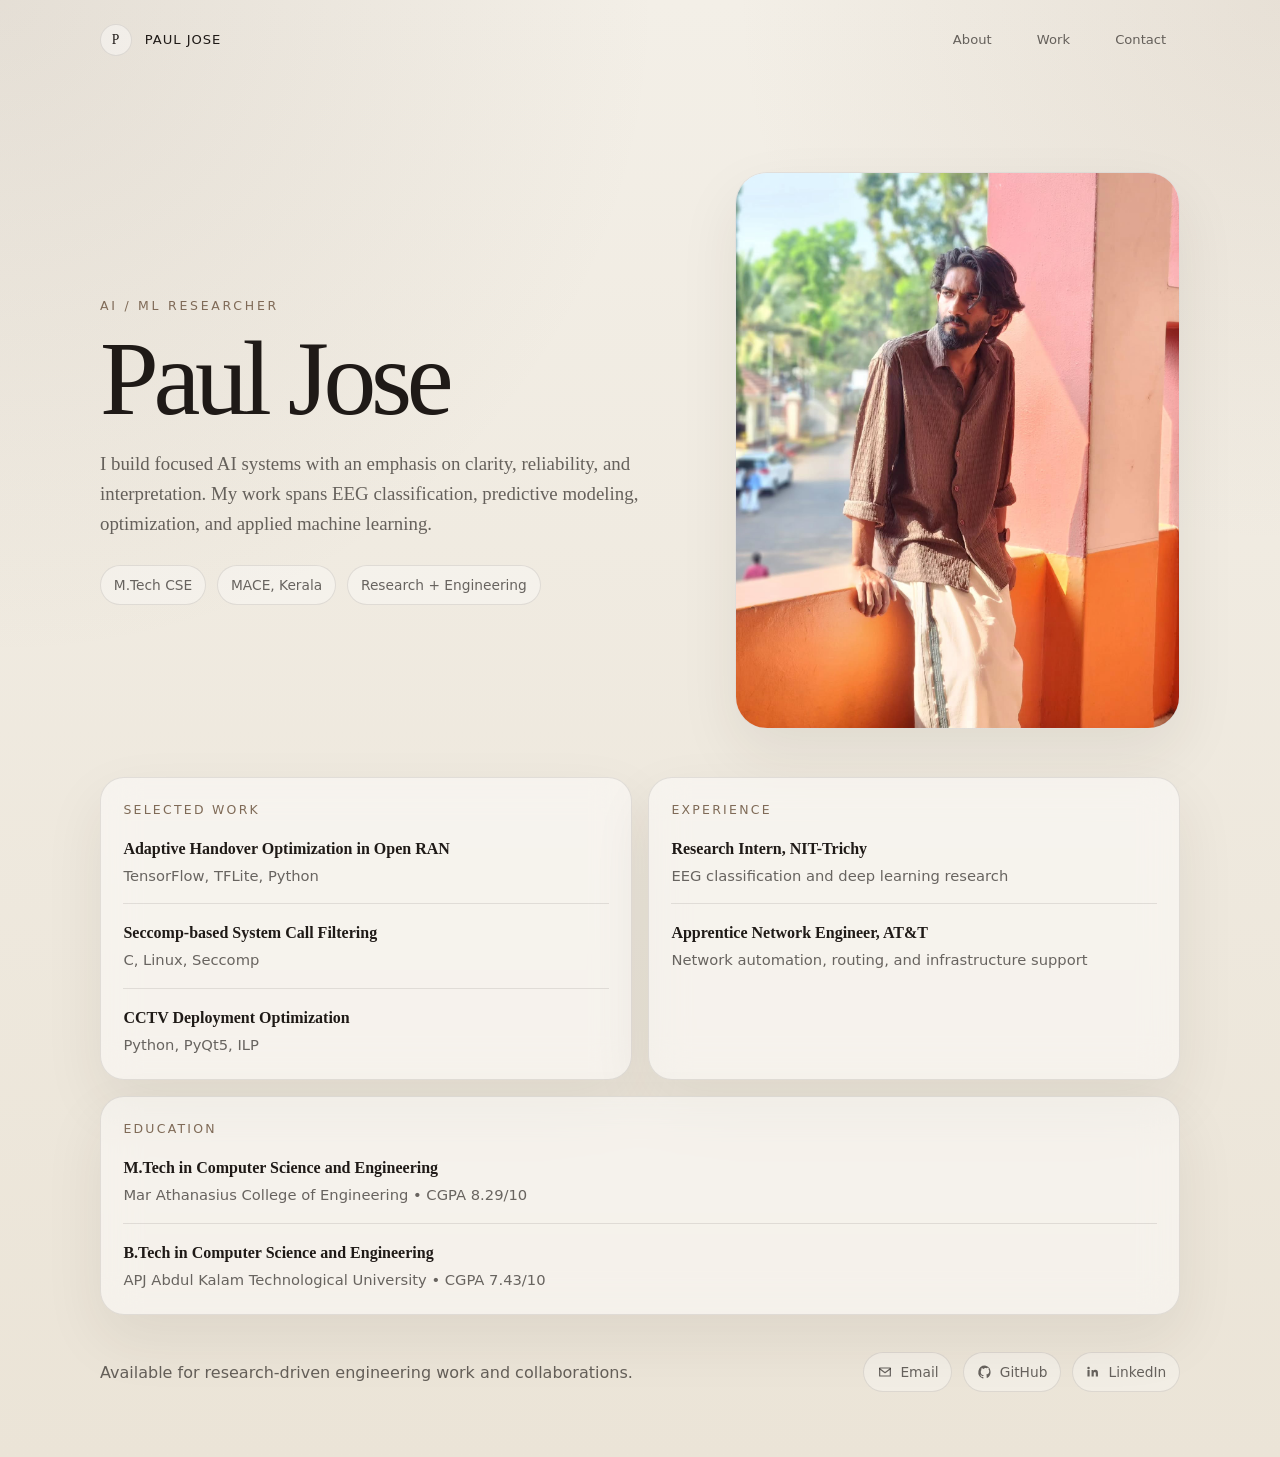
==== index.html @ 935307a4 "Refactor code structure for improved readability and maintainability Co-authored-by: Copilot <copilo" ====
<!doctype html>
<html lang="en">
<head>
  <meta charset="utf-8">
  <meta name="viewport" content="width=device-width, initial-scale=1">
  <meta name="description" content="Minimal portfolio of Paul Jose, AI/ML researcher and engineer.">
  <title>Paul Jose</title>
  <link rel="stylesheet" href="styles.css">
</head>
<body>
  <header class="site-header">
    <a class="brand" href="#top" aria-label="Paul Jose home">
      <span class="brand-mark">P</span>
      <span class="brand-text">Paul Jose</span>
    </a>
    <nav class="site-nav" aria-label="Primary">
      <a href="#about">About</a>
      <a href="#work">Work</a>
      <a href="#contact">Contact</a>
    </nav>
  </header>

  <main id="top" class="site-main">
    <section class="hero" aria-label="Introduction">
      <div class="hero-copy">
        <p class="eyebrow">AI / ML Researcher</p>
        <h1>Paul Jose</h1>
        <p class="lead" id="about">
          I build focused AI systems with an emphasis on clarity, reliability, and interpretation.
          My work spans EEG classification, predictive modeling, optimization, and applied machine learning.
        </p>

        <div class="meta-row" aria-label="Key details">
          <span>M.Tech CSE</span>
          <span>MACE, Kerala</span>
          <span>Research + Engineering</span>
        </div>
      </div>

      <div class="hero-photo">
        <img src="CA4DE07D-E51B-4B91-9FEB-DB6355D3D148.jpeg" alt="Paul Jose portrait">
      </div>
    </section>

    <section class="section-grid" aria-label="Portfolio highlights">
      <article class="panel" id="work">
        <p class="section-label">Selected work</p>
        <ul class="list">
          <li>
            <strong>Adaptive Handover Optimization in Open RAN</strong>
            <span>TensorFlow, TFLite, Python</span>
          </li>
          <li>
            <strong>Seccomp-based System Call Filtering</strong>
            <span>C, Linux, Seccomp</span>
          </li>
          <li>
            <strong>CCTV Deployment Optimization</strong>
            <span>Python, PyQt5, ILP</span>
          </li>
        </ul>
      </article>

      <article class="panel">
        <p class="section-label">Experience</p>
        <ul class="list">
          <li>
            <strong>Research Intern, NIT-Trichy</strong>
            <span>EEG classification and deep learning research</span>
          </li>
          <li>
            <strong>Apprentice Network Engineer, AT&amp;T</strong>
            <span>Network automation, routing, and infrastructure support</span>
          </li>
        </ul>
      </article>

      <article class="panel panel-wide">
        <p class="section-label">Education</p>
        <div class="timeline">
          <div>
            <strong>M.Tech in Computer Science and Engineering</strong>
            <span>Mar Athanasius College of Engineering • CGPA 8.29/10</span>
          </div>
          <div>
            <strong>B.Tech in Computer Science and Engineering</strong>
            <span>APJ Abdul Kalam Technological University • CGPA 7.43/10</span>
          </div>
        </div>
      </article>
    </section>

    <footer class="site-footer" id="contact">
      <p>Available for research-driven engineering work and collaborations.</p>
      <div class="contact-links">
        <a href="mailto:pauljose.personal@gmail.com">
          <svg aria-hidden="true" viewBox="0 0 24 24" focusable="false">
            <path d="M4 6h16v12H4z" />
            <path d="m4 7 8 6 8-6" />
          </svg>
          <span>Email</span>
        </a>
        <a href="https://github.com/aeiou-sudo" target="_blank" rel="noopener noreferrer">
          <svg aria-hidden="true" viewBox="0 0 24 24" focusable="false">
            <path d="M12 2.2a10 10 0 0 0-3.16 19.49c.5.09.68-.22.68-.48v-1.69c-2.78.6-3.37-1.2-3.37-1.2-.46-1.16-1.12-1.47-1.12-1.47-.91-.62.07-.61.07-.61 1.01.07 1.54 1.04 1.54 1.04.9 1.53 2.35 1.09 2.92.83.09-.65.35-1.09.64-1.34-2.22-.25-4.55-1.11-4.55-4.94 0-1.09.39-1.98 1.03-2.68-.1-.25-.45-1.27.1-2.65 0 0 .84-.27 2.75 1.02A9.58 9.58 0 0 1 12 6.18c.85 0 1.7.11 2.5.34 1.91-1.29 2.75-1.02 2.75-1.02.55 1.38.2 2.4.1 2.65.64.7 1.03 1.59 1.03 2.68 0 3.84-2.34 4.68-4.57 4.93.36.31.68.92.68 1.85v2.74c0 .27.18.58.69.48A10 10 0 0 0 12 2.2Z" />
          </svg>
          <span>GitHub</span>
        </a>
        <a href="https://www.linkedin.com/in/paul-jose-016" target="_blank" rel="noopener noreferrer">
          <svg aria-hidden="true" viewBox="0 0 24 24" focusable="false">
            <path d="M6.94 8.92v9.78H3.7V8.92h3.24ZM5.32 4.1a1.88 1.88 0 1 1 0 3.76 1.88 1.88 0 0 1 0-3.76Zm6.86 4.82.1 1.35a3.52 3.52 0 0 1 3.16-1.62c3.38 0 4.01 2.23 4.01 5.13v4.92h-3.24v-4.36c0-1.04-.02-2.38-1.45-2.38-1.45 0-1.68 1.13-1.68 2.3v4.44H9.85V8.92h2.33Z" />
          </svg>
          <span>LinkedIn</span>
        </a>
      </div>
    </footer>
  </main>

  <script type="module" src="script.js"></script>
</body>
</html>
---- styles.css ----
:root {
  color-scheme: light;
  --bg: #f3efe7;
  --bg-2: #ebe4d7;
  --panel: rgba(255, 255, 255, 0.48);
  --text: #1f1a17;
  --muted: rgba(31, 26, 23, 0.66);
  --line: rgba(31, 26, 23, 0.1);
  --accent: #7f6a57;
  --shadow: 0 24px 60px rgba(54, 42, 31, 0.08);
  --radius: 24px;
  --content-width: 1080px;
}

* {
  box-sizing: border-box;
}

html {
  scroll-behavior: smooth;
}

body {
  margin: 0;
  min-height: 100vh;
  color: var(--text);
  background:
    radial-gradient(circle at top left, rgba(127, 106, 87, 0.12), transparent 34%),
    radial-gradient(circle at top right, rgba(170, 148, 126, 0.16), transparent 28%),
    linear-gradient(180deg, var(--bg), var(--bg-2));
  font-family: "Iowan Old Style", "Palatino Linotype", "Book Antiqua", Georgia, serif;
  line-height: 1.6;
  -webkit-font-smoothing: antialiased;
  text-rendering: optimizeLegibility;
}

a {
  color: inherit;
  text-decoration: none;
}

a:hover {
  color: var(--accent);
}

.site-header,
.site-main {
  width: min(calc(100% - 32px), var(--content-width));
  margin: 0 auto;
}

.site-header {
  display: flex;
  align-items: center;
  justify-content: space-between;
  gap: 1rem;
  padding: 1.25rem 0 0;
}

.brand {
  display: inline-flex;
  align-items: center;
  gap: 0.8rem;
  letter-spacing: 0.06em;
  text-transform: uppercase;
}

.brand-mark {
  width: 2rem;
  height: 2rem;
  display: grid;
  place-items: center;
  border-radius: 999px;
  border: 1px solid var(--line);
  background: rgba(255, 255, 255, 0.42);
  font-size: 0.85rem;
}

.brand-text,
.site-nav {
  font-family: Inter, "Segoe UI", system-ui, sans-serif;
  font-size: 0.82rem;
}

.site-nav {
  display: flex;
  align-items: center;
  gap: 1.1rem;
  color: var(--muted);
}

.site-main {
  padding: clamp(3rem, 6vw, 5.5rem) 0 3rem;
}

.hero {
  display: grid;
  grid-template-columns: minmax(0, 1.15fr) minmax(220px, 0.85fr);
  gap: clamp(1rem, 3vw, 2rem);
  align-items: center;
  padding: clamp(1.5rem, 3vw, 2.25rem) 0 clamp(2rem, 4vw, 3rem);
}

.hero-copy {
  max-width: 760px;
}

.hero-photo {
  aspect-ratio: 4 / 5;
  border-radius: calc(var(--radius) + 8px);
  border: 1px solid var(--line);
  background:
    linear-gradient(180deg, rgba(255, 255, 255, 0.46), rgba(255, 255, 255, 0.22)),
    radial-gradient(circle at 30% 20%, rgba(127, 106, 87, 0.18), transparent 35%),
    rgba(255, 255, 255, 0.28);
  box-shadow: var(--shadow);
  display: grid;
  place-items: center;
  min-height: 320px;
  overflow: hidden;
}

.hero-photo img {
  width: 100%;
  height: 100%;
  display: block;
  object-fit: cover;
  object-position: center top;
}

.eyebrow,
.section-label,
.meta-row,
.site-footer p,
.list span,
.timeline span {
  font-family: Inter, "Segoe UI", system-ui, sans-serif;
}

.eyebrow {
  margin: 0 0 0.85rem;
  color: var(--accent);
  font-size: 0.78rem;
  letter-spacing: 0.22em;
  text-transform: uppercase;
}

.hero h1 {
  margin: 0;
  font-size: clamp(3rem, 10vw, 6.6rem);
  line-height: 0.95;
  letter-spacing: -0.05em;
  font-weight: 500;
}

.lead {
  margin: 1.2rem 0 0;
  max-width: 44rem;
  font-size: clamp(1.02rem, 2vw, 1.18rem);
  color: var(--muted);
}

.meta-row {
  display: flex;
  flex-wrap: wrap;
  gap: 0.7rem;
  margin-top: 1.6rem;
  color: var(--muted);
  font-size: 0.86rem;
}

.meta-row span,
.site-nav a,
.contact-links a {
  padding: 0.5rem 0.8rem;
  border: 1px solid transparent;
  border-radius: 999px;
  transition: border-color 160ms ease, background-color 160ms ease, color 160ms ease;
}

.meta-row span {
  background: rgba(255, 255, 255, 0.35);
  border-color: var(--line);
}

.site-nav a:hover,
.contact-links a:hover {
  background: rgba(255, 255, 255, 0.44);
  border-color: var(--line);
}

.section-grid {
  display: grid;
  grid-template-columns: repeat(12, minmax(0, 1fr));
  gap: 1rem;
}

.panel {
  grid-column: span 6;
  padding: 1.4rem;
  border: 1px solid var(--line);
  border-radius: var(--radius);
  background: var(--panel);
  backdrop-filter: blur(18px);
  -webkit-backdrop-filter: blur(18px);
  box-shadow: var(--shadow);
}

.panel-wide {
  grid-column: 1 / -1;
}

.section-label {
  margin: 0 0 1rem;
  color: var(--accent);
  font-size: 0.78rem;
  letter-spacing: 0.18em;
  text-transform: uppercase;
}

.list,
.timeline {
  display: grid;
  gap: 1rem;
}

.list {
  margin: 0;
  padding: 0;
  list-style: none;
}

.list li,
.timeline div {
  padding-top: 1rem;
  border-top: 1px solid var(--line);
}

.list li:first-child,
.timeline div:first-child {
  padding-top: 0;
  border-top: 0;
}

.list strong,
.timeline strong {
  display: block;
  margin-bottom: 0.15rem;
  font-weight: 600;
}

.list span,
.timeline span {
  display: block;
  color: var(--muted);
  font-size: 0.92rem;
}

.site-footer {
  display: flex;
  align-items: center;
  justify-content: space-between;
  gap: 1rem;
  padding: 1.8rem 0 0.5rem;
  color: var(--muted);
}

.contact-links {
  display: flex;
  flex-wrap: wrap;
  gap: 0.65rem;
  justify-content: flex-end;
}

.contact-links a {
  display: inline-flex;
  align-items: center;
  gap: 0.45rem;
  background: rgba(255, 255, 255, 0.34);
  border-color: var(--line);
  font-family: Inter, "Segoe UI", system-ui, sans-serif;
  font-size: 0.86rem;
}

.contact-links svg {
  width: 1rem;
  height: 1rem;
  flex: 0 0 auto;
  fill: none;
  stroke: currentColor;
  stroke-linecap: round;
  stroke-linejoin: round;
  stroke-width: 1.8;
}

.contact-links a:nth-child(2) svg,
.contact-links a:nth-child(3) svg {
  fill: currentColor;
  stroke: none;
}

@media (max-width: 800px) {
  .site-header,
  .site-footer {
    flex-direction: column;
    align-items: flex-start;
  }

  .site-nav,
  .contact-links {
    justify-content: flex-start;
  }

  .panel {
    grid-column: 1 / -1;
  }

  .hero {
    grid-template-columns: 1fr;
  }

  .hero-photo {
    order: -1;
    min-height: 280px;
  }
}

@media (max-width: 560px) {
  .site-header,
  .site-main {
    width: min(calc(100% - 24px), var(--content-width));
  }

  .site-main {
    padding-top: 2rem;
  }

  .panel {
    padding: 1.15rem;
    border-radius: 20px;
  }

  .hero h1 {
    font-size: clamp(2.5rem, 18vw, 4.2rem);
  }

  .site-nav,
  .brand-text,
  .contact-links a,
  .meta-row,
  .eyebrow,
  .section-label {
    font-size: 0.78rem;
  }
}

@media (prefers-reduced-motion: reduce) {
  html {
    scroll-behavior: auto;
  }

  *,
  *::before,
  *::after {
    animation-duration: 0.01ms !important;
    animation-iteration-count: 1 !important;
    transition-duration: 0.01ms !important;
    scroll-behavior: auto !important;
  }
}

/* Floating action button (FAB) stack */
.fab-stack {
  position: fixed;
  right: 1rem;
  bottom: 1.25rem;
  display: flex;
  flex-direction: column-reverse; /* stack visually with the first link at bottom */
  gap: 0.6rem;
  z-index: 2000;
}
.fab {
  display: inline-flex;
  align-items: center;
  justify-content: center;
  width: 44px;
  height: 44px;
  border-radius: 999px;
  background: var(--muted-bg);
  color: var(--text);
  border: 1px solid var(--muted);
  text-decoration: none;
  box-shadow: 0 6px 18px rgba(0,0,0,0.28);
  transition: transform 160ms ease, box-shadow 160ms ease, background-color 160ms ease;
}
.fab svg { width: 18px; height: 18px; display: block; }
.fab:hover, .fab:focus { transform: translateY(-3px) scale(1.03); box-shadow: 0 10px 24px rgba(0,0,0,0.32); outline: none; }
.fab:active { transform: translateY(-1px) scale(0.99); }

/* Make touch targets larger on small screens */
@media (max-width: 480px) {
  .fab { width: 52px; height: 52px; }
  .fab-stack { right: 0.8rem; bottom: 1rem; }
}

/* Accessibility: ensure fab stack does not cover important content on small screens; shift left if necessary */
@media (max-width: 360px) {
  .fab-stack { right: 0.5rem; }
}
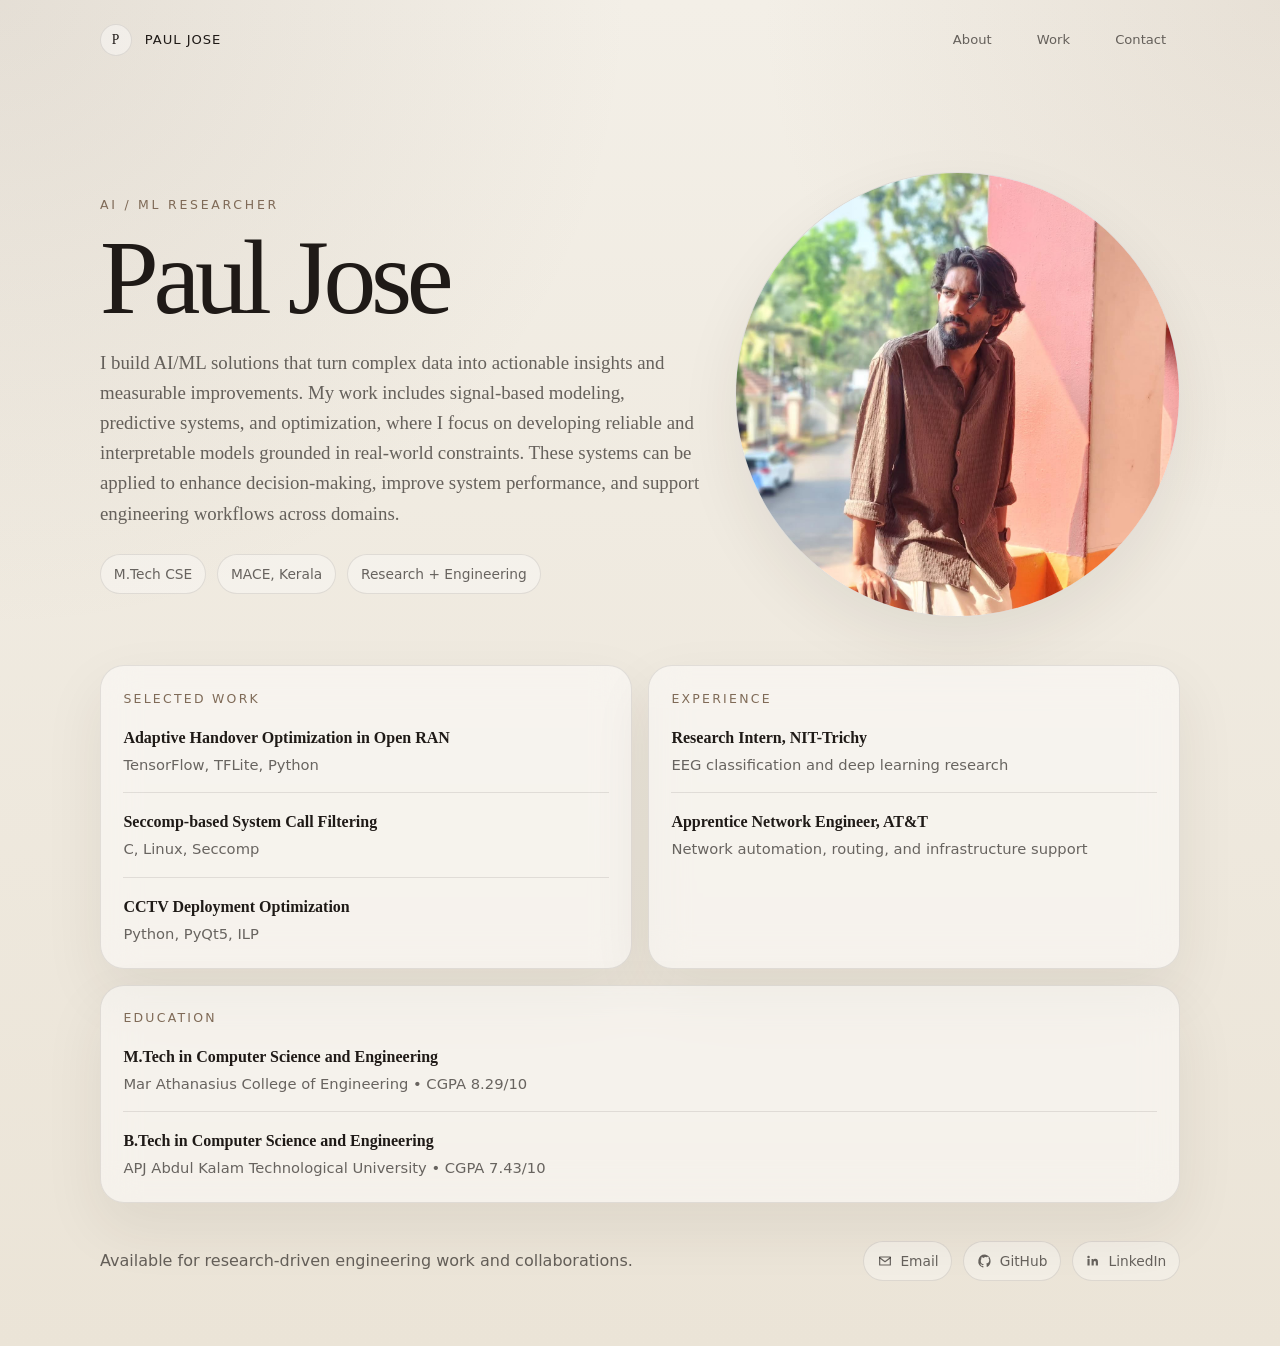
==== commit f6a52180: "Update hero section copy for clarity and detail on AI/ML solutions" ====
--- a/index.html
+++ b/index.html
@@ -26,8 +26,9 @@
         <p class="eyebrow">AI / ML Researcher</p>
         <h1>Paul Jose</h1>
         <p class="lead" id="about">
-          I build focused AI systems with an emphasis on clarity, reliability, and interpretation.
-          My work spans EEG classification, predictive modeling, optimization, and applied machine learning.
+          I build AI/ML solutions that turn complex data into actionable insights and measurable improvements. 
+          My work includes signal-based modeling, predictive systems, and optimization, where I focus on developing reliable and interpretable models grounded in real-world constraints. 
+          These systems can be applied to enhance decision-making, improve system performance, and support engineering workflows across domains.
         </p>
 
         <div class="meta-row" aria-label="Key details">
--- a/styles.css
+++ b/styles.css
@@ -106,8 +106,8 @@
 }
 
 .hero-photo {
-  aspect-ratio: 4 / 5;
-  border-radius: calc(var(--radius) + 8px);
+  aspect-ratio: 1 / 1;
+  border-radius: 50%;
   border: 1px solid var(--line);
   background:
     linear-gradient(180deg, rgba(255, 255, 255, 0.46), rgba(255, 255, 255, 0.22)),
@@ -116,7 +116,7 @@
   box-shadow: var(--shadow);
   display: grid;
   place-items: center;
-  min-height: 320px;
+  min-height: 144px;
   overflow: hidden;
 }
 
@@ -300,15 +300,46 @@
 }
 
 @media (max-width: 800px) {
-  .site-header,
+  .site-header {
+    flex-direction: row;
+    align-items: center;
+    justify-content: space-between;
+    gap: 0.85rem;
+    padding: 1.25rem 0;
+  }
+
   .site-footer {
-    flex-direction: column;
-    align-items: flex-start;
-  }
-
-  .site-nav,
+    flex-direction: row;
+    align-items: center;
+    justify-content: space-between;
+    gap: 1rem;
+  }
+
+  .site-nav {
+    flex-direction: row;
+    flex-wrap: wrap;
+    justify-content: flex-end;
+    gap: 0.55rem;
+    width: auto;
+  }
+
+  .site-nav a {
+    display: inline-flex;
+    padding: 0.4rem 0.65rem;
+  }
+
   .contact-links {
-    justify-content: flex-start;
+    flex-direction: row;
+    flex-wrap: wrap;
+    justify-content: flex-end;
+    gap: 0.55rem;
+    width: auto;
+  }
+
+  .contact-links a {
+    display: flex;
+    align-items: center;
+    padding: 0.6rem 0.75rem;
   }
 
   .panel {
@@ -317,11 +348,27 @@
 
   .hero {
     grid-template-columns: 1fr;
+    gap: 1.5rem;
+  }
+
+  .hero-copy {
+    text-align: center;
   }
 
   .hero-photo {
     order: -1;
     min-height: 280px;
+    max-width: 320px;
+    margin: 0 auto;
+  }
+
+  .meta-row {
+    gap: 0.6rem;
+    flex-direction: column;
+  }
+
+  .meta-row span {
+    display: inline-block;
   }
 }
 
@@ -331,26 +378,169 @@
     width: min(calc(100% - 24px), var(--content-width));
   }
 
+  .site-header {
+    padding: 0.9rem 0;
+    gap: 0.65rem;
+  }
+
   .site-main {
-    padding-top: 2rem;
+    padding-top: 1.5rem;
+    padding-bottom: 2.5rem;
+  }
+
+  .brand {
+    gap: 0.6rem;
+  }
+
+  .brand-mark {
+    width: 1.75rem;
+    height: 1.75rem;
+    font-size: 0.75rem;
+  }
+
+  .brand-text {
+    font-size: 0.75rem;
+  }
+
+  .site-nav {
+    gap: 0.4rem;
+  }
+
+  .site-nav a {
+    padding: 0.35rem 0.55rem;
+    font-size: 0.75rem;
+  }
+
+  .hero {
+    gap: 1.25rem;
+    padding: 1rem 0 1.5rem;
+  }
+
+  .hero-copy {
+    text-align: center;
+  }
+
+  .hero-photo {
+    order: -1;
+    max-width: 240px;
+    width: 100%;
+    min-height: 240px;
+    margin: 0 auto;
+  }
+
+  .hero h1 {
+    font-size: clamp(2rem, 16vw, 3.5rem);
+    margin: 0.5rem 0 0;
+  }
+
+  .eyebrow {
+    margin: 0 0 0.6rem;
+    font-size: 0.7rem;
+  }
+
+  .lead {
+    margin: 0.8rem 0 0;
+    font-size: clamp(0.9rem, 1.8vw, 1.02rem);
+    line-height: 1.5;
+  }
+
+  .meta-row {
+    margin-top: 1rem;
+    gap: 0.5rem;
+    font-size: 0.75rem;
+  }
+
+  .meta-row span {
+    padding: 0.4rem 0.6rem;
+    font-size: 0.7rem;
+  }
+
+  .section-grid {
+    gap: 0.75rem;
   }
 
   .panel {
-    padding: 1.15rem;
-    border-radius: 20px;
-  }
-
-  .hero h1 {
-    font-size: clamp(2.5rem, 18vw, 4.2rem);
-  }
-
-  .site-nav,
-  .brand-text,
-  .contact-links a,
-  .meta-row,
-  .eyebrow,
+    padding: 1rem;
+    border-radius: 18px;
+    grid-column: 1 / -1;
+  }
+
   .section-label {
-    font-size: 0.78rem;
+    margin: 0 0 0.8rem;
+    font-size: 0.7rem;
+  }
+
+  .list,
+  .timeline {
+    gap: 0.8rem;
+  }
+
+  .list li,
+  .timeline div {
+    padding-top: 0.8rem;
+  }
+
+  .list strong,
+  .timeline strong {
+    margin-bottom: 0.1rem;
+    font-size: 0.95rem;
+  }
+
+  .list span,
+  .timeline span {
+    font-size: 0.85rem;
+  }
+
+  .site-footer {
+    flex-direction: row;
+    flex-wrap: wrap;
+    align-items: center;
+    justify-content: space-between;
+    gap: 0.85rem;
+    padding: 1.25rem 0;
+  }
+
+  .site-footer p {
+    margin: 0;
+    font-size: 0.85rem;
+    line-height: 1.5;
+  }
+
+  .contact-links {
+    flex-direction: row;
+    flex-wrap: wrap;
+    justify-content: center;
+    gap: 0.45rem;
+    width: 100%;
+  }
+
+  .contact-links a {
+    display: flex;
+    align-items: center;
+    gap: 0.4rem;
+    padding: 0.5rem 0.65rem;
+    font-size: 0.75rem;
+  }
+
+  .contact-links svg {
+    width: 0.9rem;
+    height: 0.9rem;
+  }
+
+  .fab-stack {
+    right: 0.75rem;
+    bottom: 1rem;
+    gap: 0.5rem;
+  }
+
+  .fab {
+    width: 40px;
+    height: 40px;
+  }
+
+  .fab svg {
+    width: 16px;
+    height: 16px;
   }
 }
 
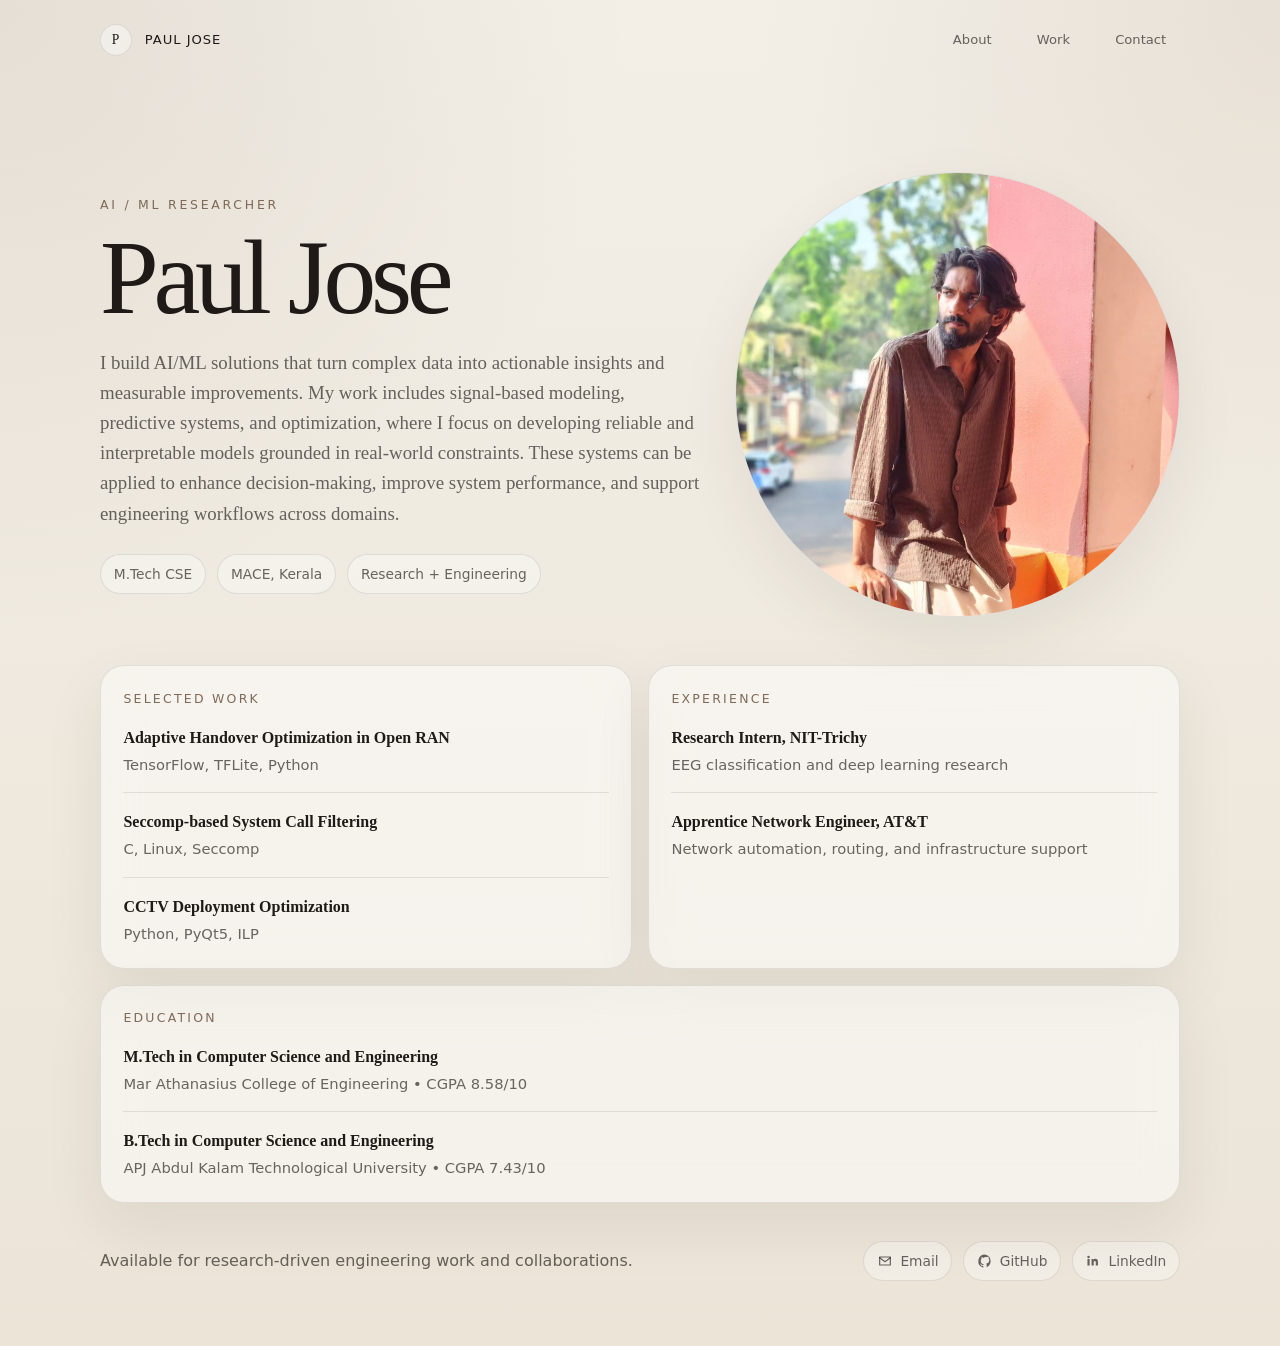
==== commit 2b585ce9: "Update education details with corrected CGPA for M.Tech" ====
--- a/index.html
+++ b/index.html
@@ -81,7 +81,7 @@
         <div class="timeline">
           <div>
             <strong>M.Tech in Computer Science and Engineering</strong>
-            <span>Mar Athanasius College of Engineering • CGPA 8.29/10</span>
+            <span>Mar Athanasius College of Engineering • CGPA 8.58/10</span>
           </div>
           <div>
             <strong>B.Tech in Computer Science and Engineering</strong>
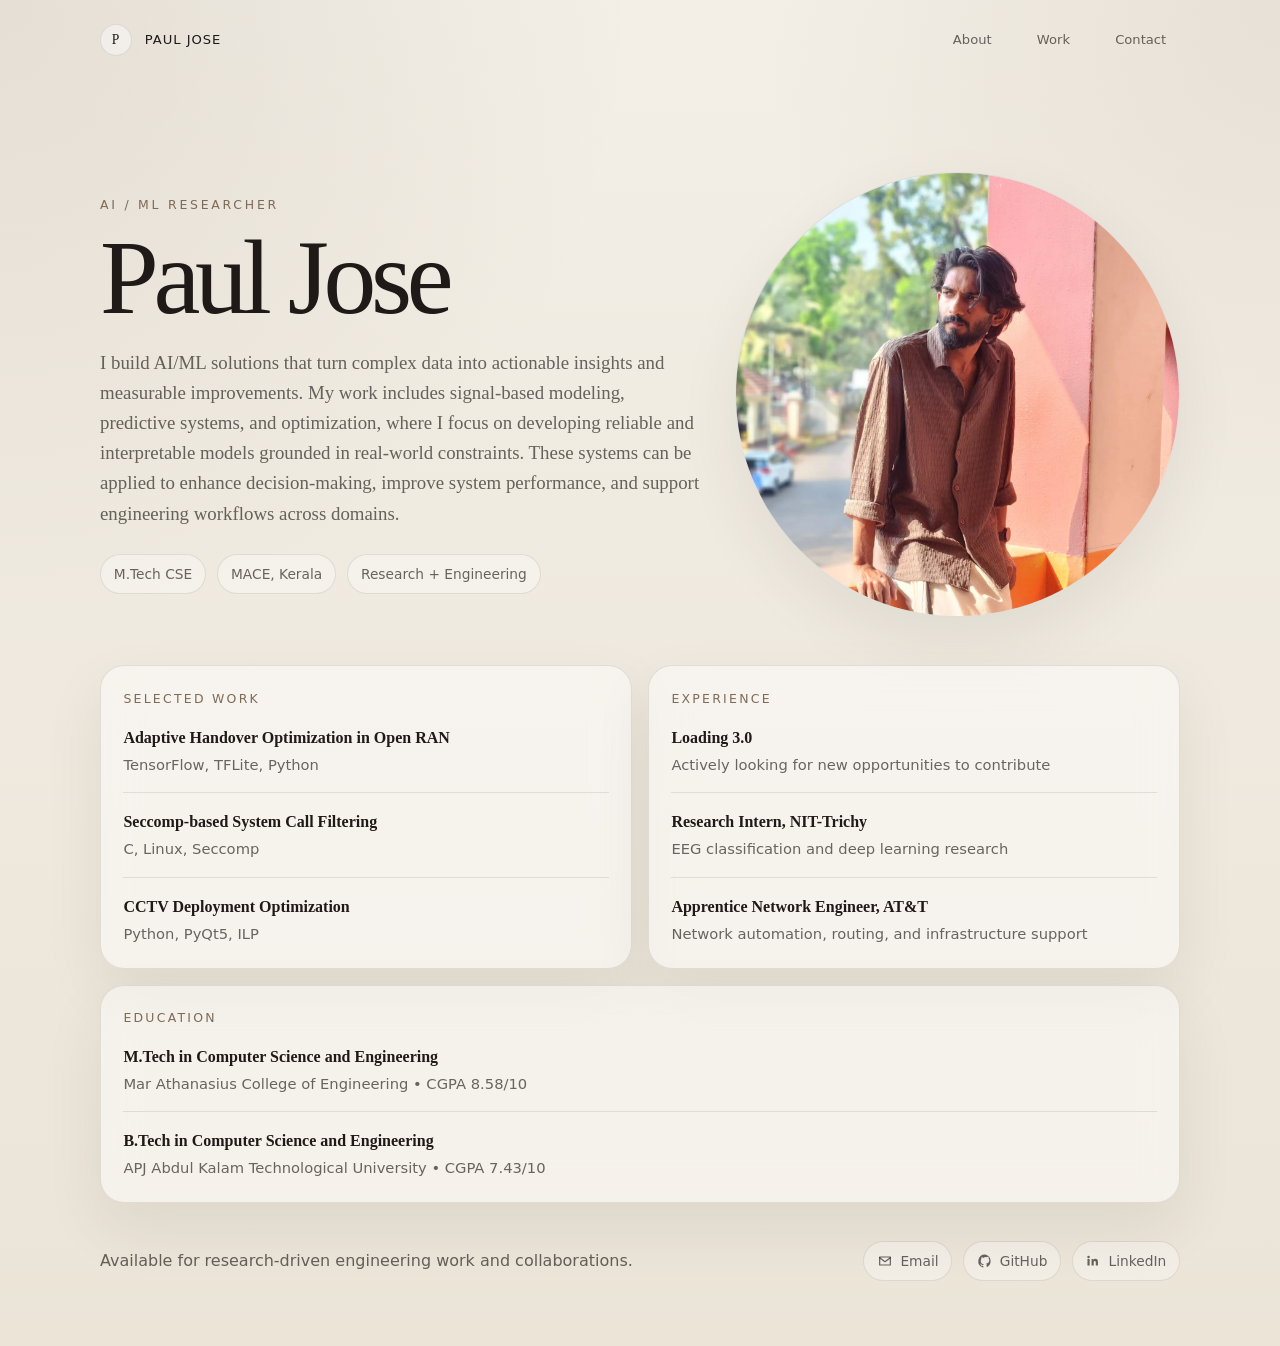
==== commit 9a9bf3a7: "Add new experience entry for "Loading 3.0" opportunity" ====
--- a/index.html
+++ b/index.html
@@ -66,6 +66,10 @@
         <p class="section-label">Experience</p>
         <ul class="list">
           <li>
+            <strong>Loading 3.0</strong>
+            <span>Actively looking for new opportunities to contribute</span>
+          </li>
+          <li>
             <strong>Research Intern, NIT-Trichy</strong>
             <span>EEG classification and deep learning research</span>
           </li>
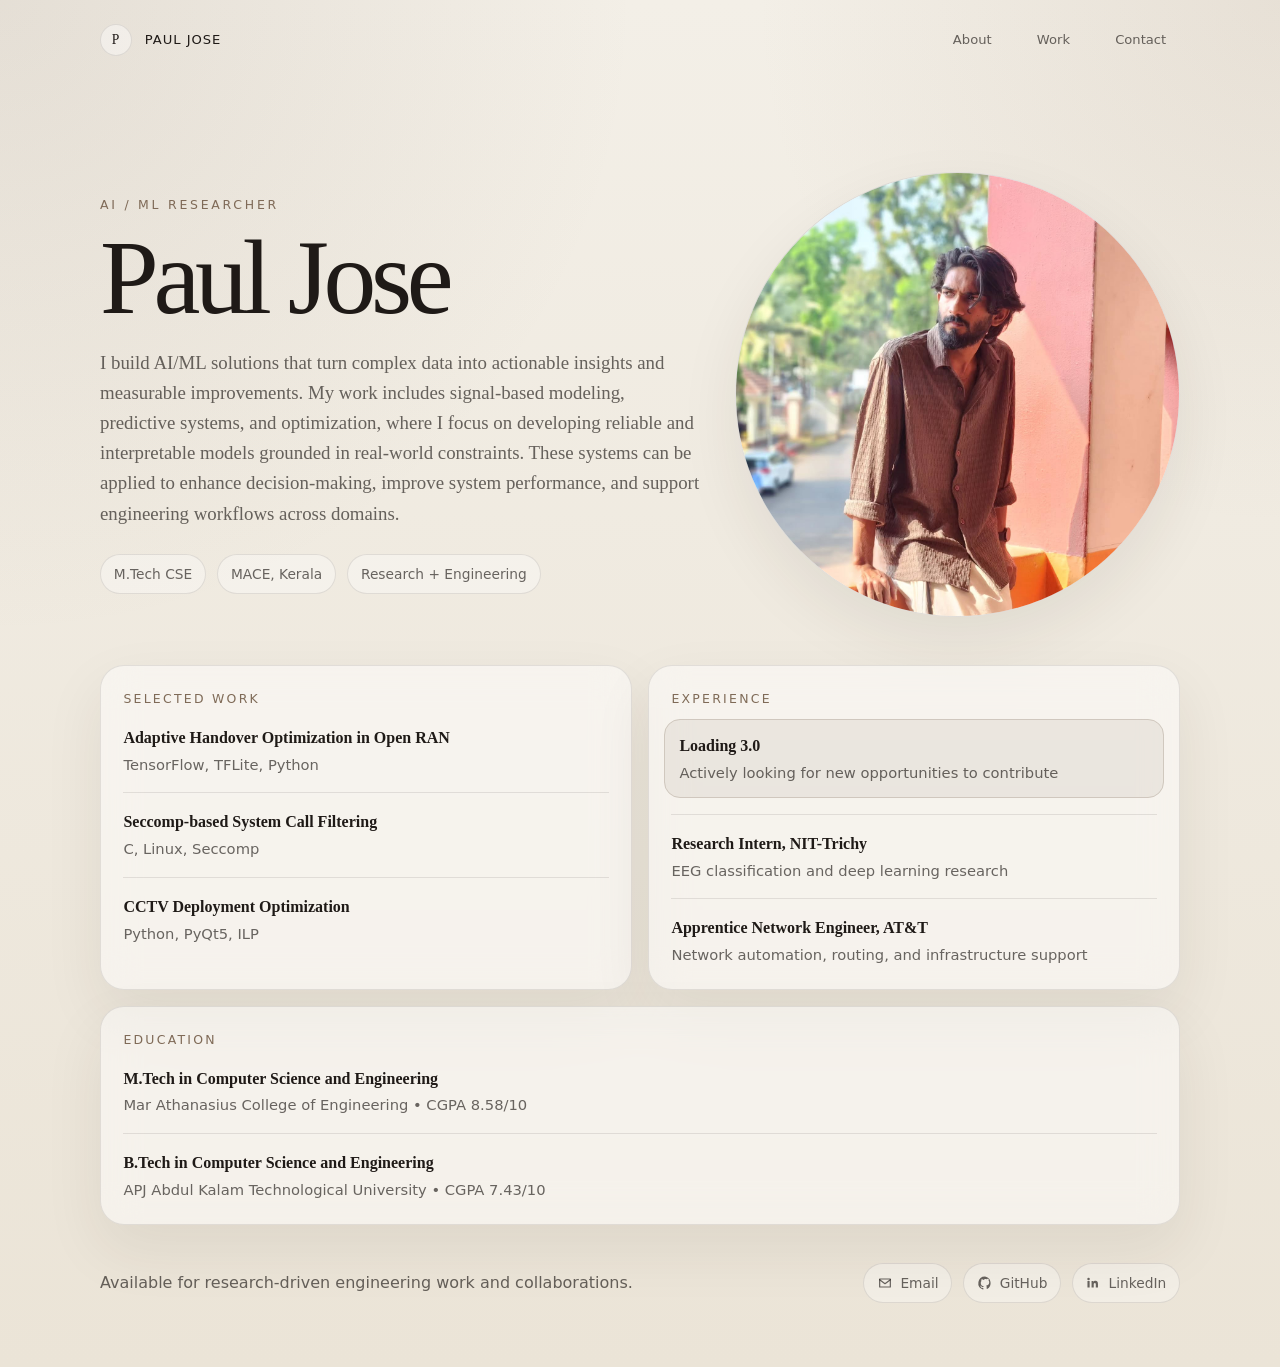
==== commit be1aa9a3: "Add styling for "open-to" experience entry with animation effects" ====
--- a/index.html
+++ b/index.html
@@ -65,7 +65,7 @@
       <article class="panel">
         <p class="section-label">Experience</p>
         <ul class="list">
-          <li>
+          <li class="open-to">
             <strong>Loading 3.0</strong>
             <span>Actively looking for new opportunities to contribute</span>
           </li>
--- a/styles.css
+++ b/styles.css
@@ -242,6 +242,37 @@
   border-top: 0;
 }
 
+.list li.open-to {
+  position: relative;
+  margin: -0.35rem -0.45rem 0;
+  padding: 0.85rem 0.95rem;
+  border-radius: 16px;
+  background: rgba(127, 106, 87, 0.1);
+  animation: open-to-pulse 2.4s ease-in-out infinite;
+}
+
+.list li.open-to::before {
+  content: "";
+  position: absolute;
+  inset: 0;
+  border: 1px solid rgba(127, 106, 87, 0.24);
+  border-radius: inherit;
+  pointer-events: none;
+}
+
+@keyframes open-to-pulse {
+  0%,
+  100% {
+    opacity: 0.72;
+    box-shadow: 0 0 0 0 rgba(127, 106, 87, 0);
+  }
+
+  50% {
+    opacity: 1;
+    box-shadow: 0 0 0 8px rgba(127, 106, 87, 0.08);
+  }
+}
+
 .list strong,
 .timeline strong {
   display: block;
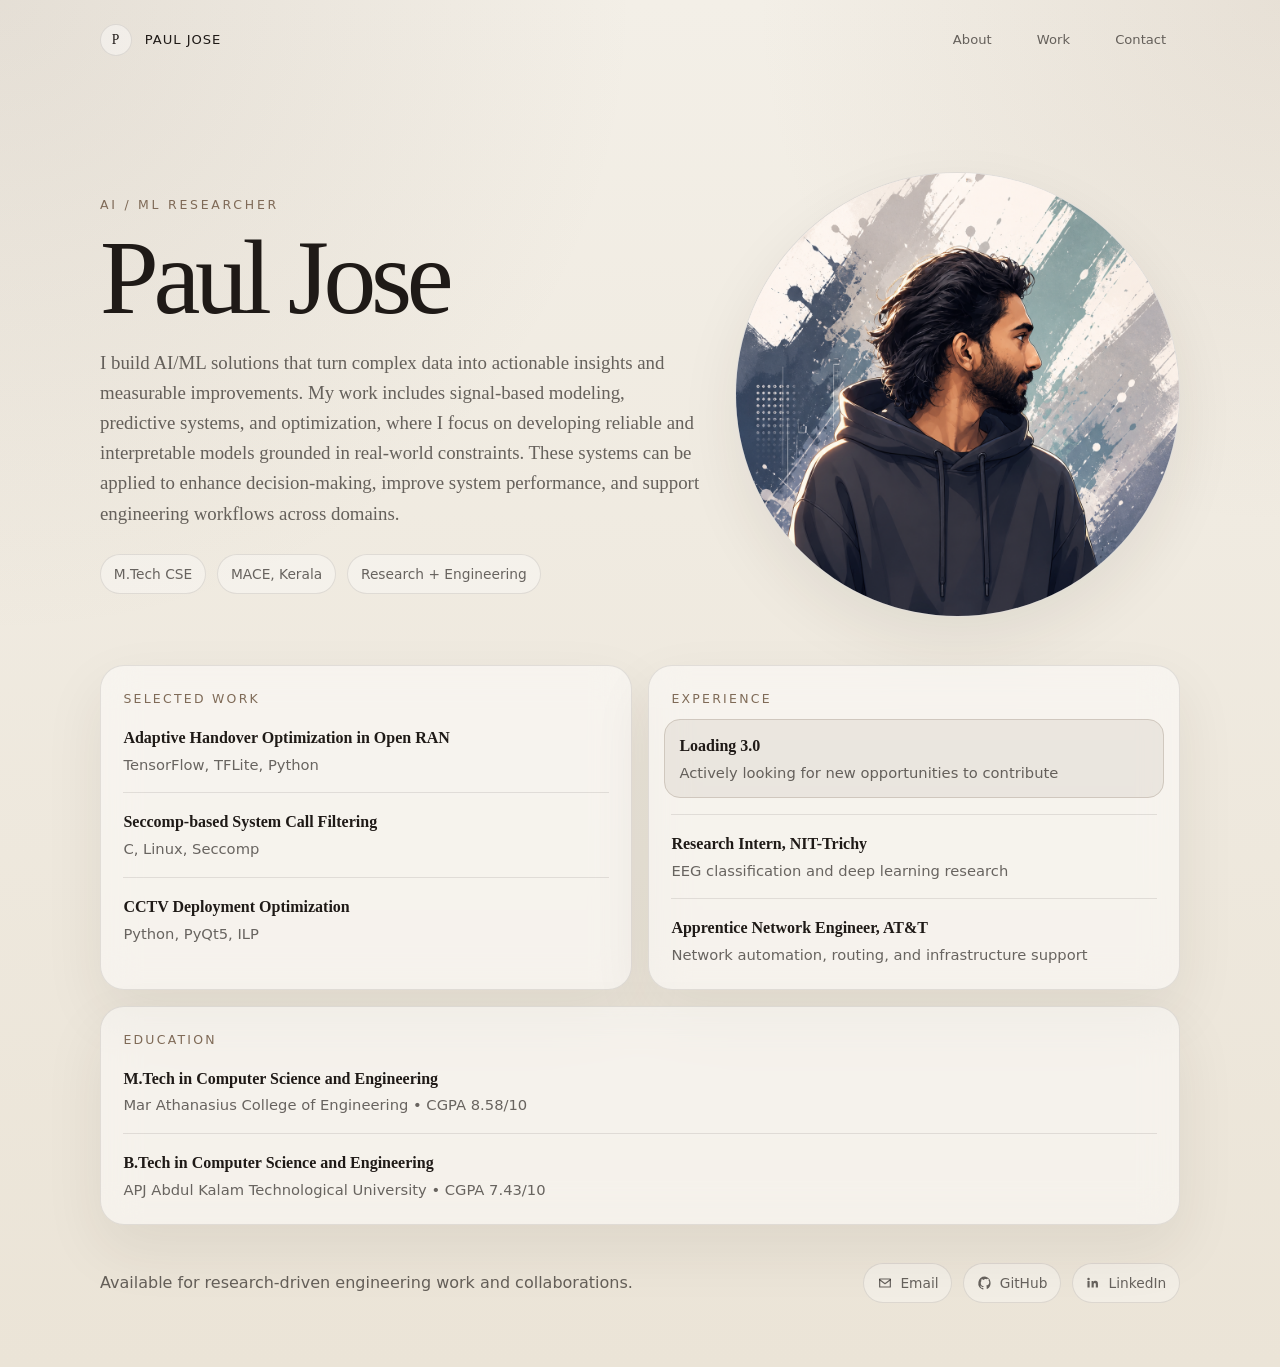
==== commit 971a5d4d: "Replace JPEG image with PNG format for improved quality" ====
--- a/index.html
+++ b/index.html
@@ -39,7 +39,7 @@
       </div>
 
       <div class="hero-photo">
-        <img src="CA4DE07D-E51B-4B91-9FEB-DB6355D3D148.jpeg" alt="Paul Jose portrait">
+        <img src="CA4DE07D-E51B-4B91-9FEB-DB6355D3D148.png" alt="Paul Jose portrait">
       </div>
     </section>
 
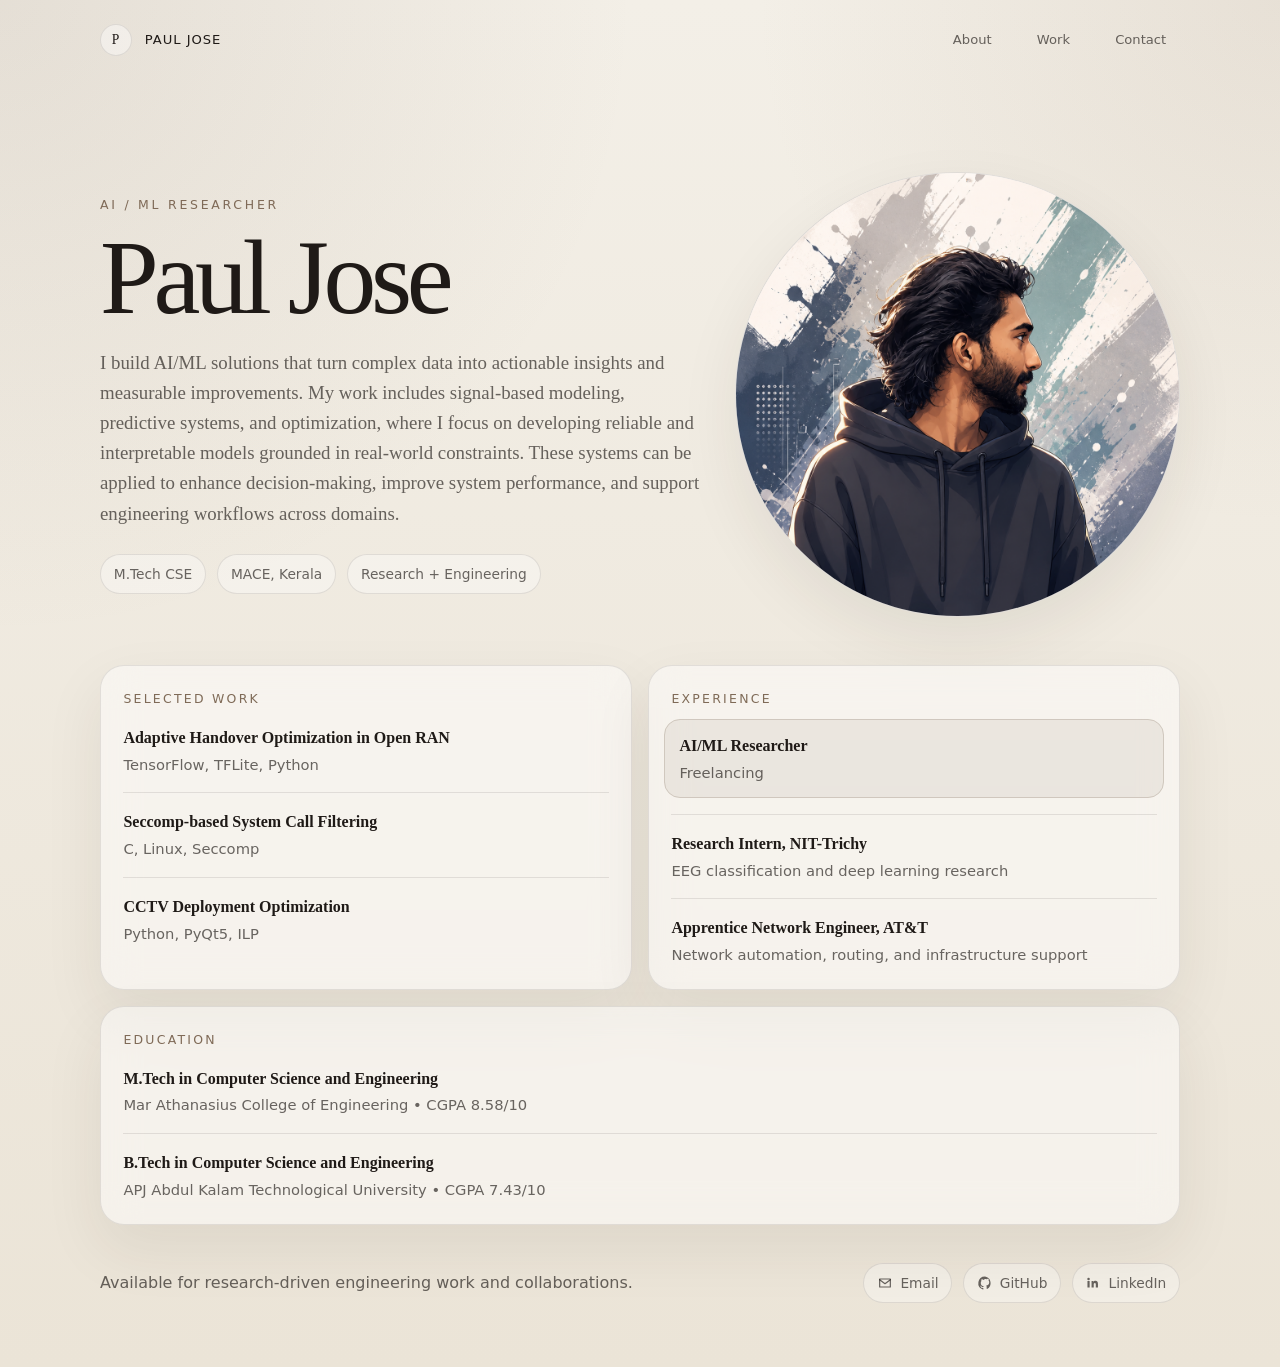
==== commit 73cd5f88: "Update experience section in index.html" ====
--- a/index.html
+++ b/index.html
@@ -66,8 +66,8 @@
         <p class="section-label">Experience</p>
         <ul class="list">
           <li class="open-to">
-            <strong>Loading 3.0</strong>
-            <span>Actively looking for new opportunities to contribute</span>
+            <strong>AI/ML Researcher</strong>
+            <span>Freelancing</span>
           </li>
           <li>
             <strong>Research Intern, NIT-Trichy</strong>
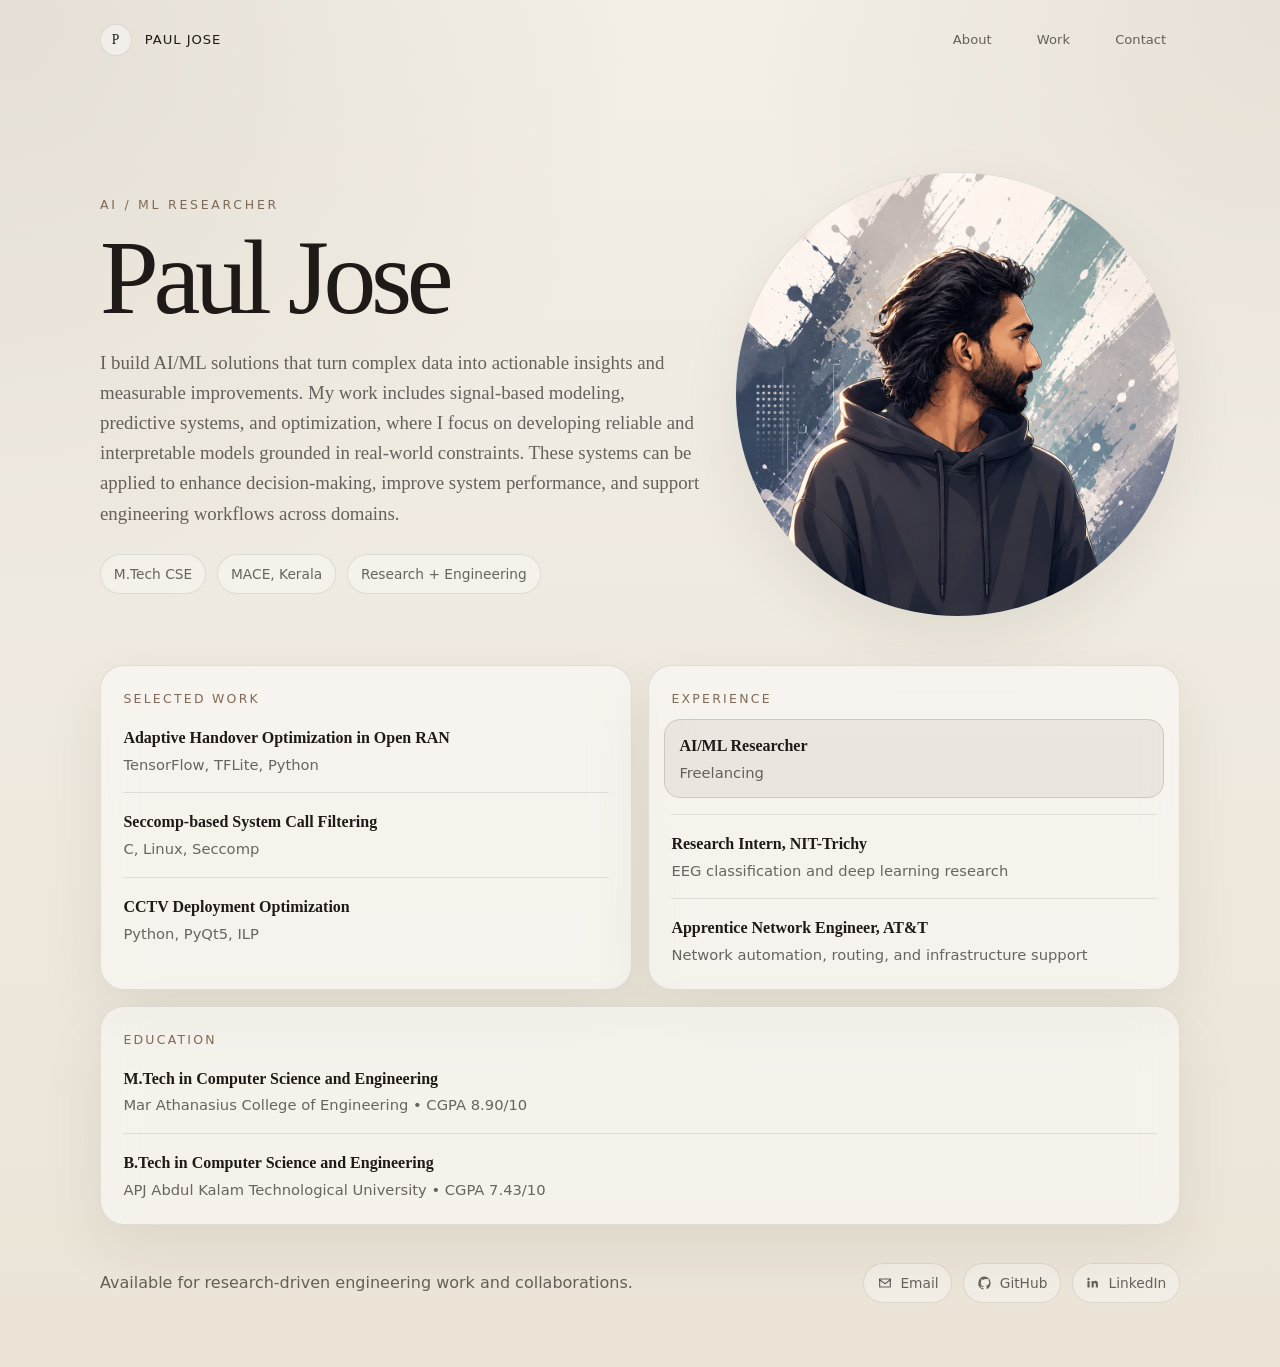
==== commit 69881451: "Update CGPA for M.Tech in index.html" ====
--- a/index.html
+++ b/index.html
@@ -85,7 +85,7 @@
         <div class="timeline">
           <div>
             <strong>M.Tech in Computer Science and Engineering</strong>
-            <span>Mar Athanasius College of Engineering • CGPA 8.58/10</span>
+            <span>Mar Athanasius College of Engineering • CGPA 8.90/10</span>
           </div>
           <div>
             <strong>B.Tech in Computer Science and Engineering</strong>
